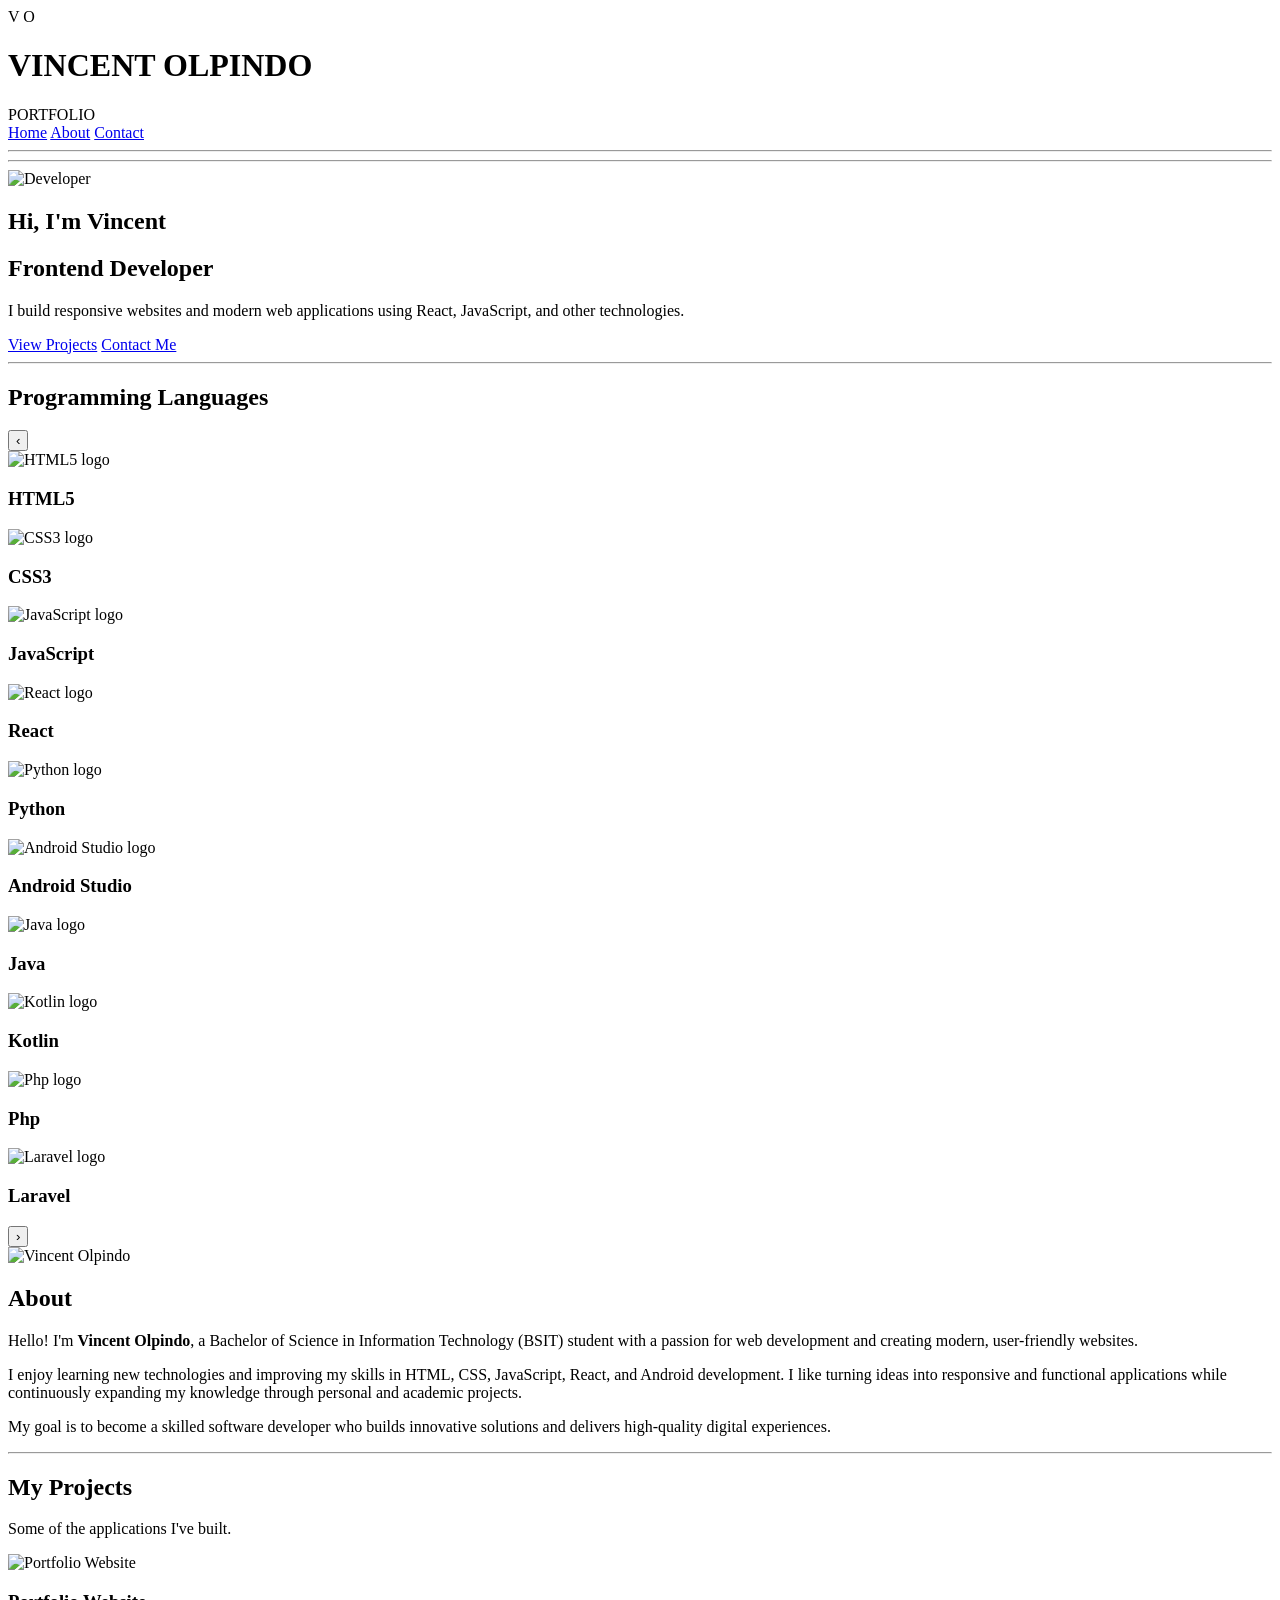
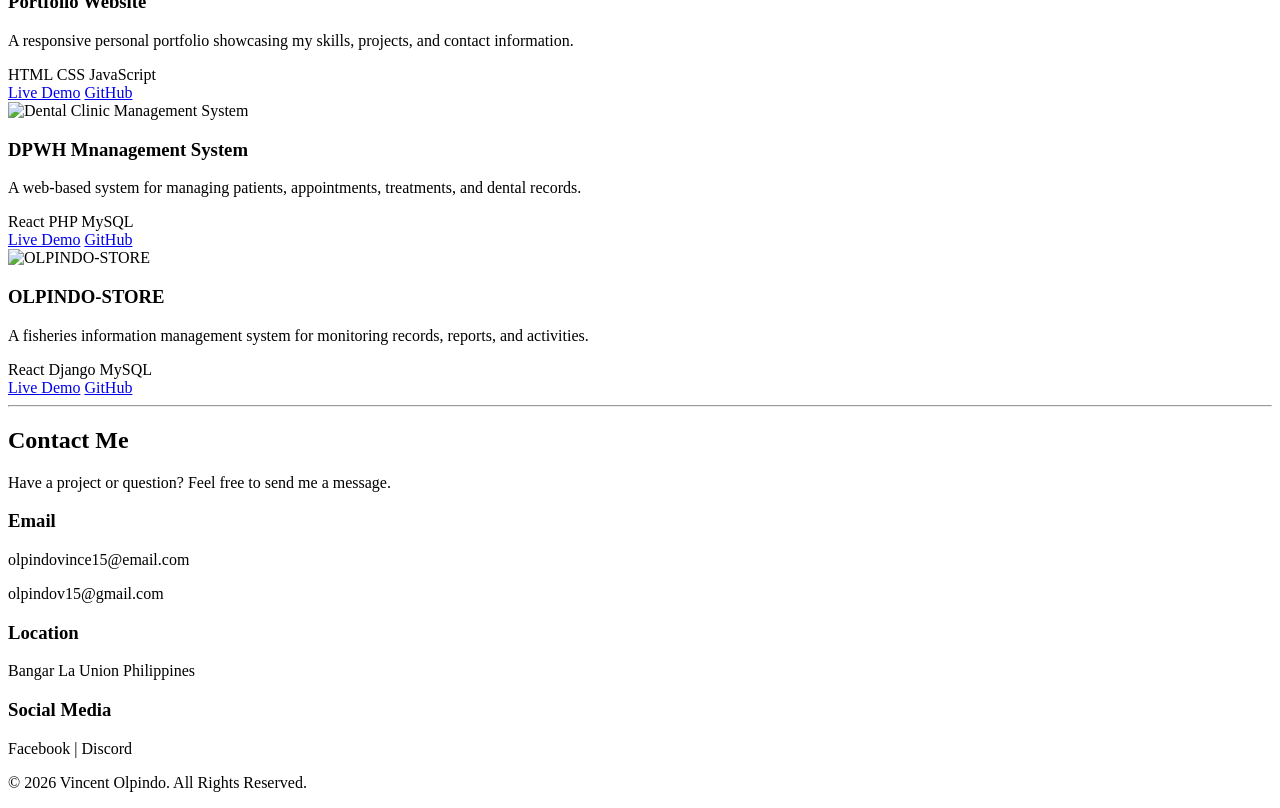
==== page/index.html @ b1e8308c "intial commit" ====
<!DOCTYPE html>
<html lang="en">

<head>
  <meta charset="UTF-8">
  <meta name="viewport" content="width=device-width, initial-scale=1.0">
  <title>My Portfolio</title>
  <link rel="stylesheet" href="../css/style.css">

</head>

<body>
  <header>
    <!-- logo -->
    <div class="logo-container">
      <div class="logo">
        <span class="v">V</span>
        <span class="o">O</span>
      </div>

      <h1>
        <span class="white">VINCENT</span>
        <span class="blue">OLPINDO</span>
      </h1>
      <div class="line">
        <div class="portfolio-title">PORTFOLIO</div>
      </div>

    </div>
    <nav>
      <a href="#home">Home</a>
      <a href="#about">About</a>
      <a href="#contact">Contact</a>
    </nav>
  </header>

  <hr>




  </section>
  <hr class="section-divider">

  <!-- home -->
  <!-- hero section -->
  <section class="hero" id="home">
    <div class=" hero-image">
      <div class="profile-ring">
        <img src="../img/IMG_4331.png" alt="Developer">
      </div>
    </div>
    <div class="hero-text">
      <h1>Hi, I'm Vincent</h1>
      <h2>Frontend Developer</h2>
      <p>
        I build responsive websites and modern web applications
        using React, JavaScript, and other technologies.
      </p>

      <a href="#projects" class="btn">View Projects</a>
      <a href="#contact" class="btn outline">Contact Me</a>
    </div>


  </section>

  <hr>
  <!-- hero section with image card of programming language -->

  <section class="programming-language-icons" id="programming-language-icons">
    <div class="section-header">
      <h2>Programming Languages</h2>
    </div>

    <div class="skills-wrapper">

      <!-- Left Navigation Button -->
      <button class="arrow-btn arrow-btn--left" aria-label="Previous skills">
        &#8249;
      </button>

      <!-- Skills Container -->
      <div class="programming-language-icons-container" id="skillsContainer">

        <article class="skill-card skill-card--html">
          <img src="../img/html.png" alt="HTML5 logo" class="skill-card__image">
          <h3 class="skill-card__title">HTML5</h3>
        </article>

        <article class="skill-card skill-card--css">
          <img src="../img/css3.png" alt="CSS3 logo" class="skill-card__image">
          <h3 class="skill-card__title">CSS3</h3>
        </article>

        <article class="skill-card skill-card--js">
          <img src="../img/javascript.png" alt="JavaScript logo" class="skill-card__image">
          <h3 class="skill-card__title">JavaScript</h3>
        </article>

        <article class="skill-card skill-card--react">
          <img src="../img/react.png" alt="React logo" class="skill-card__image">
          <h3 class="skill-card__title">React</h3>
        </article>

        <article class="skill-card skill-card--python">
          <img src="../img/python.png" alt="Python logo" class="skill-card__image">
          <h3 class="skill-card__title">Python</h3>
        </article>

        <article class="skill-card skill-card--android">
          <img src="../img/androidstudio.png" alt="Android Studio logo" class="skill-card__image">
          <h3 class="skill-card__title">Android Studio</h3>
        </article>

        <article class="skill-card skill-card--java">
          <img src="../img/java.png" alt="Java logo" class="skill-card__image">
          <h3 class="skill-card__title">Java</h3>
        </article>

        <article class="skill-card skill-card--kotlin">
          <img src="../img/kotlin.png" alt="Kotlin logo" class="skill-card__image">
          <h3 class="skill-card__title">Kotlin</h3>
        </article>

        <article class="skill-card skill-card--php">
          <img src="../img/php.png" alt="Php logo" class="skill-card__image">
          <h3 class="skill-card__title">Php</h3>
        </article>

        <article class="skill-card skill-card--laravel">
          <img src="../img/laravel.png" alt="Laravel logo" class="skill-card__image">
          <h3 class="skill-card__title">Laravel</h3>
        </article>

      </div>

      <!-- Right Navigation Button -->
      <button class="arrow-btn arrow-btn--right" aria-label="Next skills">
        &#8250;
      </button>

      <script src="../js/caurosel.js"></script>

    </div>

  </section>


  <!-- about me -->
  <section id="about">
    <img src="../img/IMG_4331.png" alt="Vincent Olpindo" class="about-image">
    <h1>About</h1>
    <p>
      Hello! I'm <strong>Vincent Olpindo</strong>, a Bachelor of Science in
      Information Technology (BSIT) student with a passion for web
      development and creating modern, user-friendly websites.
    </p>

    <p>
      I enjoy learning new technologies and improving my skills in
      HTML, CSS, JavaScript, React, and Android development. I like
      turning ideas into responsive and functional applications while
      continuously expanding my knowledge through personal and academic
      projects.
    </p>

    <p>
      My goal is to become a skilled software developer who builds
      innovative solutions and delivers high-quality digital experiences.
    </p>


  </section>

  <hr class="section-divider">

  <!-- projects -->
  <section id="projects">
    <div class="section-title">
      <h2>My Projects</h2>
      <p>Some of the applications I've built.</p>
    </div>

    <div class="projects-container">

      <!-- Project 1 -->
      <div class="project-card">
        <img src="../img/portfolio.png" alt="Portfolio Website">


        <div class="project-content">
          <h3>Portfolio Website</h3>
          <p>A responsive personal portfolio showcasing my skills, projects, and contact information.</p>

          <div class="tech-stack">
            <span>HTML</span>
            <span>CSS</span>
            <span>JavaScript</span>
          </div>

          <div class="buttons">
            <a href="http://localhost:8080/PROTFOLIO/page/index.html">Live Demo</a>
            <a href="#">GitHub</a>
          </div>
        </div>
      </div>

      <!-- Project 2 -->
      <div class="project-card">
        <img src="../img/DPWH.png" alt="Dental Clinic Management System">

        <div class="project-content">
          <h3>DPWH Mnanagement System</h3>
          <p>A web-based system for managing patients, appointments, treatments, and dental records.</p>

          <div class="tech-stack">
            <span>React</span>
            <span>PHP</span>
            <span>MySQL</span>
          </div>

          <div class="buttons">
            <a href="http://localhost:5173/">Live Demo</a>
            <a href="#">GitHub</a>
          </div>
        </div>
      </div>

      <!-- Project 3 -->
      <div class="project-card">
        <img src="../img/OLPINDO-STORE.png" alt="OLPINDO-STORE">

        <div class="project-content">
          <h3>OLPINDO-STORE</h3>
          <p>A fisheries information management system for monitoring records, reports, and activities.</p>

          <div class="tech-stack">
            <span>React</span>
            <span>Django</span>
            <span>MySQL</span>
          </div>

          <div class="buttons">
            <a href="http://localhost:5173/">Live Demo</a>
            <a href="https://github.com/olpindovince15-byte/OLPINDO-STORE">GitHub</a>
          </div>
        </div>
      </div>

    </div>
  </section>

  <hr>

  <!-- contact -->
  <section id="contact" class="contact">

    <div class="contact-container">

      <div class="contact-header">
        <h2>Contact Me</h2>
        <p>
          Have a project or question? Feel free to send me a message.
        </p>
      </div>


      <div class="contact-content">

        <!-- Contact Information -->
        <div class="contact-info">

          <div class="contact-card">
            <h3>Email</h3>
            <p>olpindovince15@email.com</p>
            <p>olpindov15@gmail.com</p>
          </div>

          <div class="contact-card">
            <h3>Location</h3>
            <p>Bangar La Union Philippines</p>
          </div>

          <div class="contact-card">
            <h3>Social Media</h3>
            <p>
              Facebook | Discord
            </p>
          </div>

        </div>




      </div>

    </div>

  </section>



  <footer>
    <p>
      © 2026 Vincent Olpindo. All Rights Reserved.
    </p>
    <script src="../js/footer.js"></script>
  </footer>


</body>

</html>
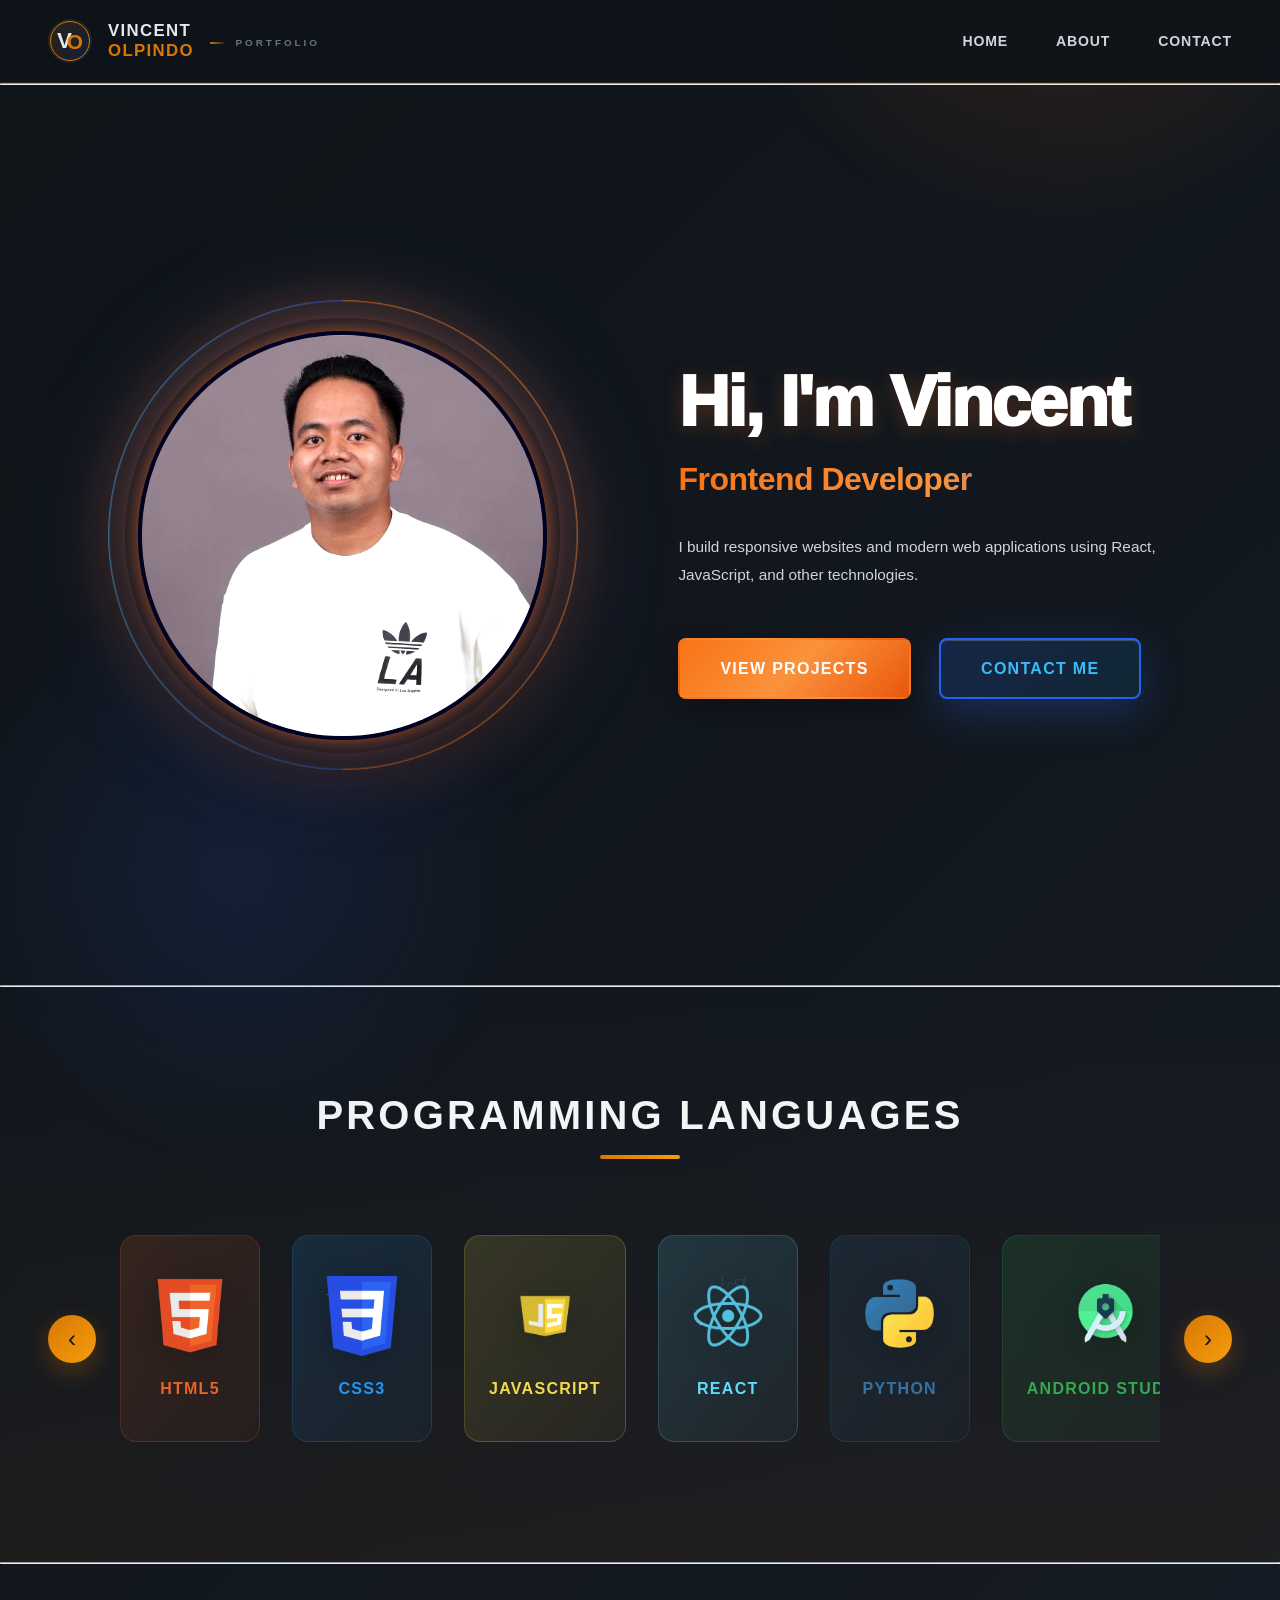
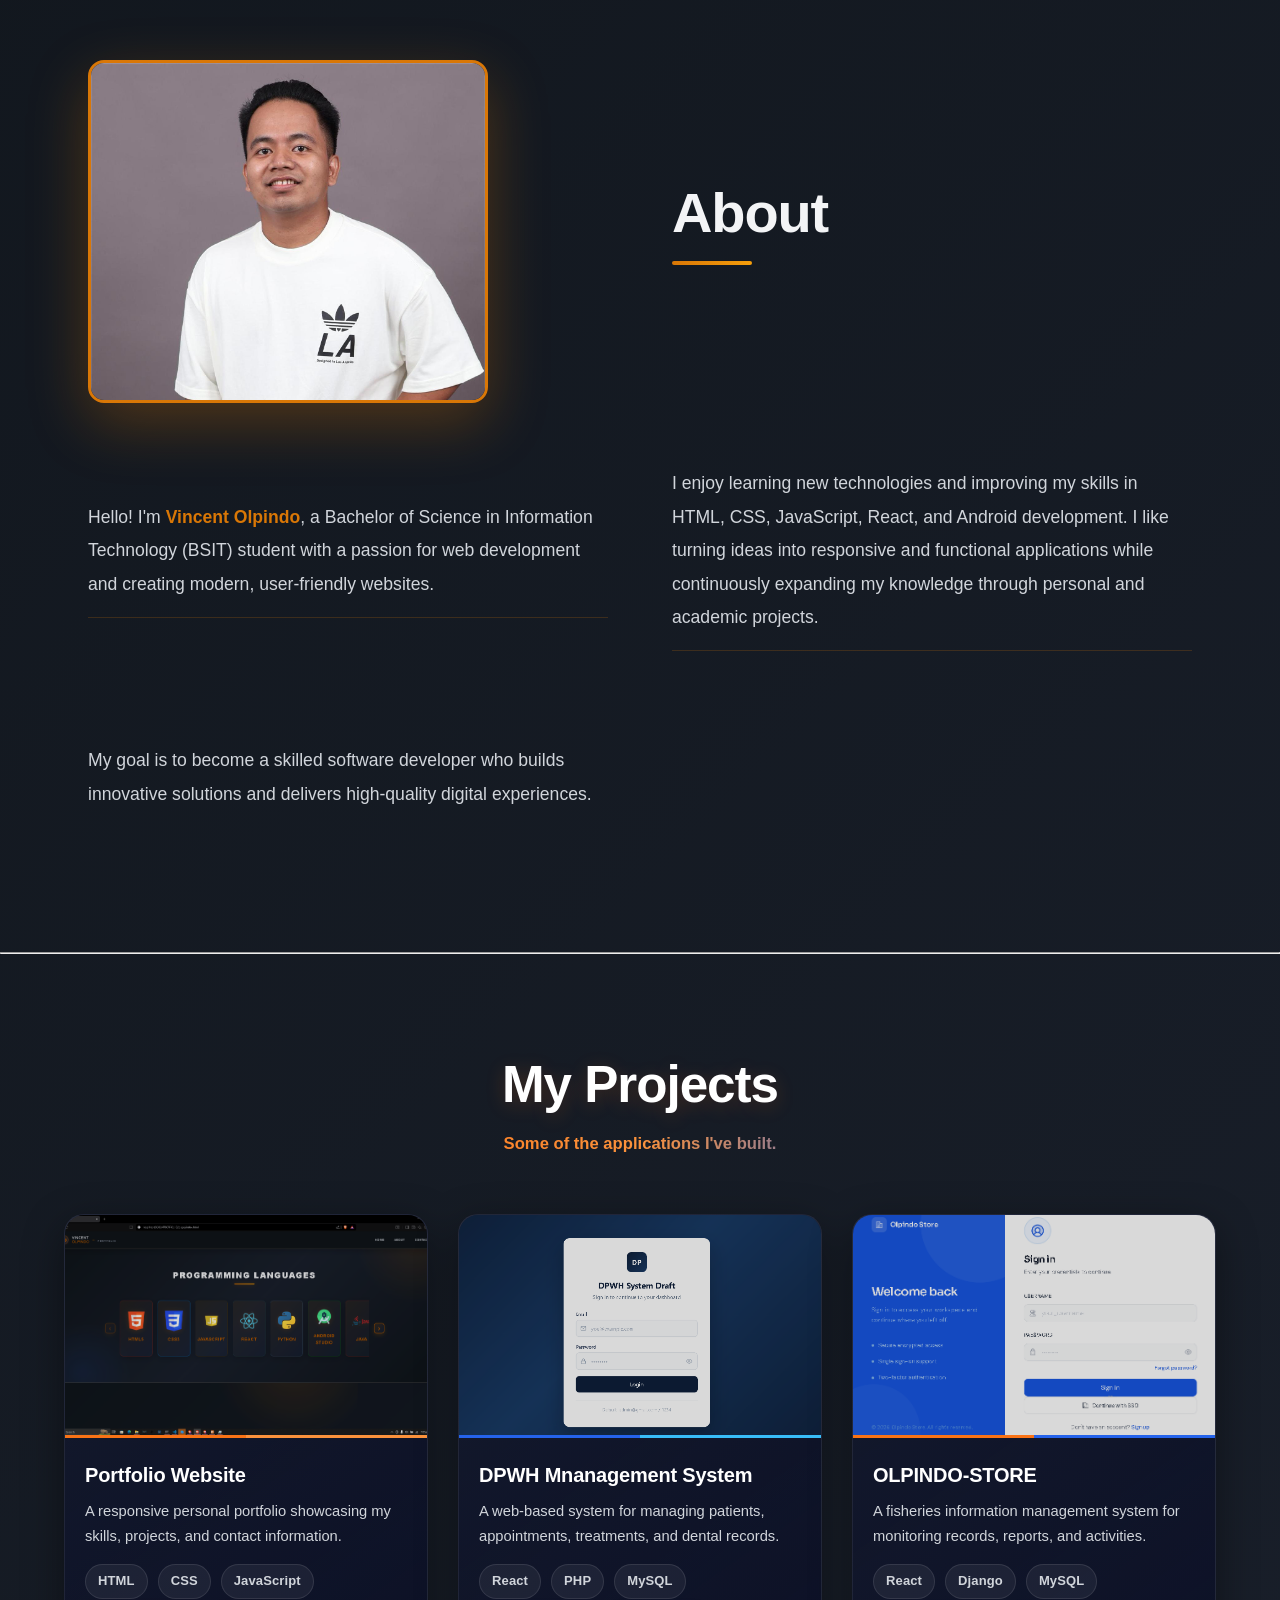
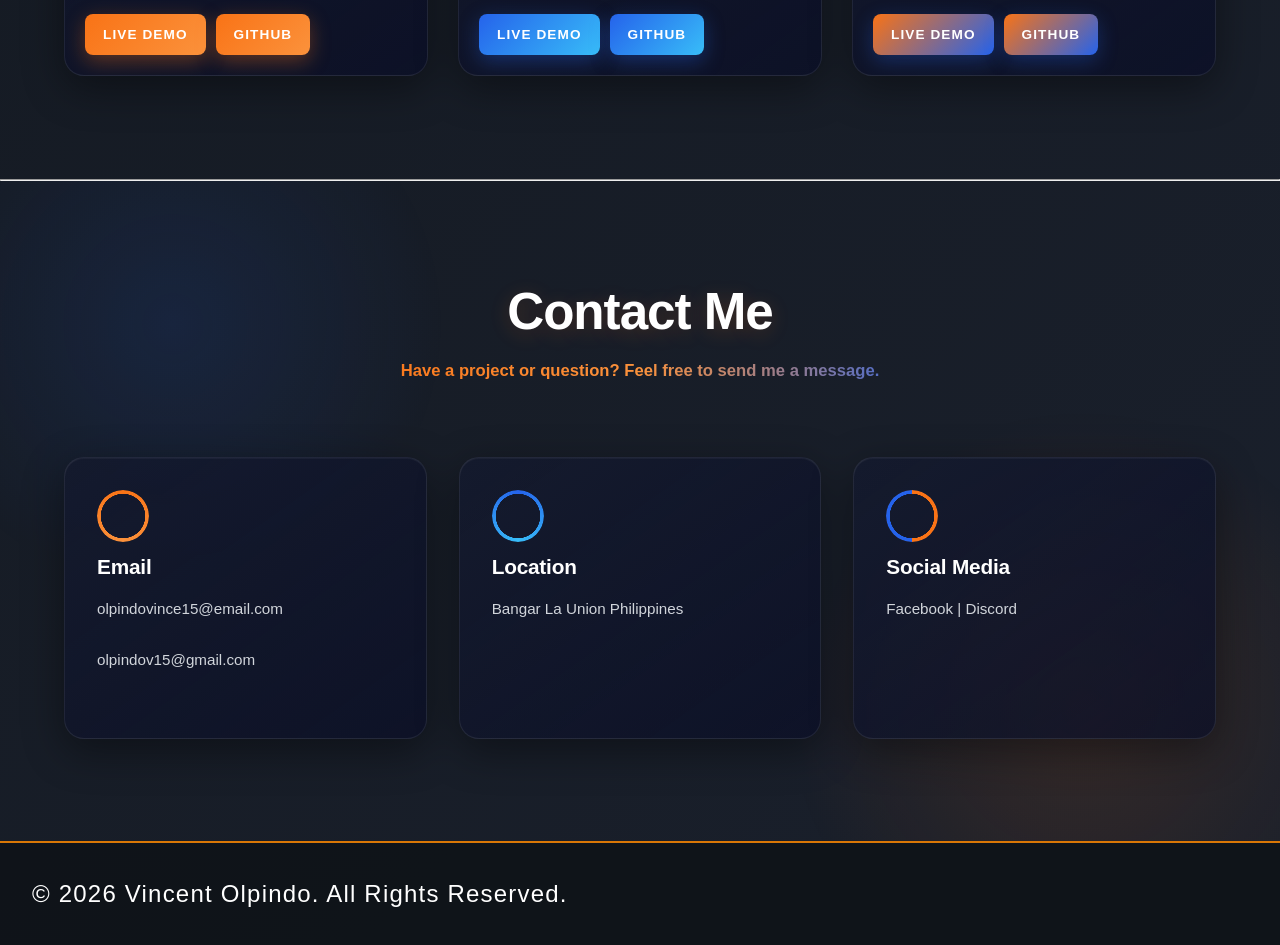
==== commit 89fb474a: "initial commit" ====
--- a/page/index.html
+++ b/page/index.html
@@ -4,8 +4,10 @@
 <head>
   <meta charset="UTF-8">
   <meta name="viewport" content="width=device-width, initial-scale=1.0">
+  <link rel="icon" href="../img/logo.png" type="image/x-icon">
   <title>My Portfolio</title>
   <link rel="stylesheet" href="../css/style.css">
+  <script src="../js/script.js"></script>
 
 </head>
 
@@ -17,7 +19,6 @@
         <span class="v">V</span>
         <span class="o">O</span>
       </div>
-
       <h1>
         <span class="white">VINCENT</span>
         <span class="blue">OLPINDO</span>
@@ -25,21 +26,16 @@
       <div class="line">
         <div class="portfolio-title">PORTFOLIO</div>
       </div>
-
     </div>
     <nav>
-      <a href="#home">Home</a>
-      <a href="#about">About</a>
-      <a href="#contact">Contact</a>
+      <a href="#" onclick="scrollToHome(event)">Home</a>
+      <a href="#" onclick="scrollToAbout(event)">About</a>
+      <a href="#" onclick="scrollToContact(event)">Contact</a>
     </nav>
+    <!-- script -->
+    <script src="../js/header_url.js"></script>
   </header>
 
-  <hr>
-
-
-
-
-  </section>
   <hr class="section-divider">
 
   <!-- home -->
@@ -57,17 +53,17 @@
         I build responsive websites and modern web applications
         using React, JavaScript, and other technologies.
       </p>
-
-      <a href="#projects" class="btn">View Projects</a>
-      <a href="#contact" class="btn outline">Contact Me</a>
-    </div>
-
-
-  </section>
-
-  <hr>
+      <a href="#" class="btn" onclick="scrollToProjects(event)">View Projects</a>
+      <a href="#" class="btn outline" onclick="scrollToContact(event)">Contact Me</a>
+      <!-- script -->
+      <script src="../js/herosection_url.js"></script>
+
+    </div>
+  </section>
+
+  <hr class="section-divider">
+
   <!-- hero section with image card of programming language -->
-
   <section class="programming-language-icons" id="programming-language-icons">
     <div class="section-header">
       <h2>Programming Languages</h2>
@@ -132,7 +128,6 @@
           <img src="../img/laravel.png" alt="Laravel logo" class="skill-card__image">
           <h3 class="skill-card__title">Laravel</h3>
         </article>
-
       </div>
 
       <!-- Right Navigation Button -->
@@ -140,12 +135,11 @@
         &#8250;
       </button>
 
-      <script src="../js/caurosel.js"></script>
-
-    </div>
-
-  </section>
-
+
+    </div>
+    <script src="../js/caurosel.js"></script>
+  </section>
+  <hr class="section-divider">
 
   <!-- about me -->
   <section id="about">
@@ -201,7 +195,7 @@
 
           <div class="buttons">
             <a href="http://localhost:8080/PROTFOLIO/page/index.html">Live Demo</a>
-            <a href="#">GitHub</a>
+            <a href="https://github.com/olpindovince15-byte/Portfolio.git">GitHub</a>
           </div>
         </div>
       </div>
@@ -247,7 +241,6 @@
           </div>
         </div>
       </div>
-
     </div>
   </section>
 
@@ -290,14 +283,8 @@
           </div>
 
         </div>
-
-
-
-
-      </div>
-
-    </div>
-
+      </div>
+    </div>
   </section>
 
 
--- a/css/style.css
+++ b/css/style.css
@@ -0,0 +1,16 @@
+@import url("../css/pagelayoutdesign/herosection.css");
+@import url("../css/pagelayoutdesign/header.css");
+@import url("../css/pagelayoutdesign/footer.css");
+@import url("../css/pagelayoutdesign/programming-language-icons.css");
+@import url("../css/pagelayoutdesign/cotancts.css");
+@import url("../css/pagelayoutdesign/about.css");
+@import url("../css/pagelayoutdesign/project.css");
+
+/* Global styles */
+body {
+  margin: 0;
+  font-family: Arial, sans-serif;
+}
+html {
+  scroll-behavior: smooth;
+}
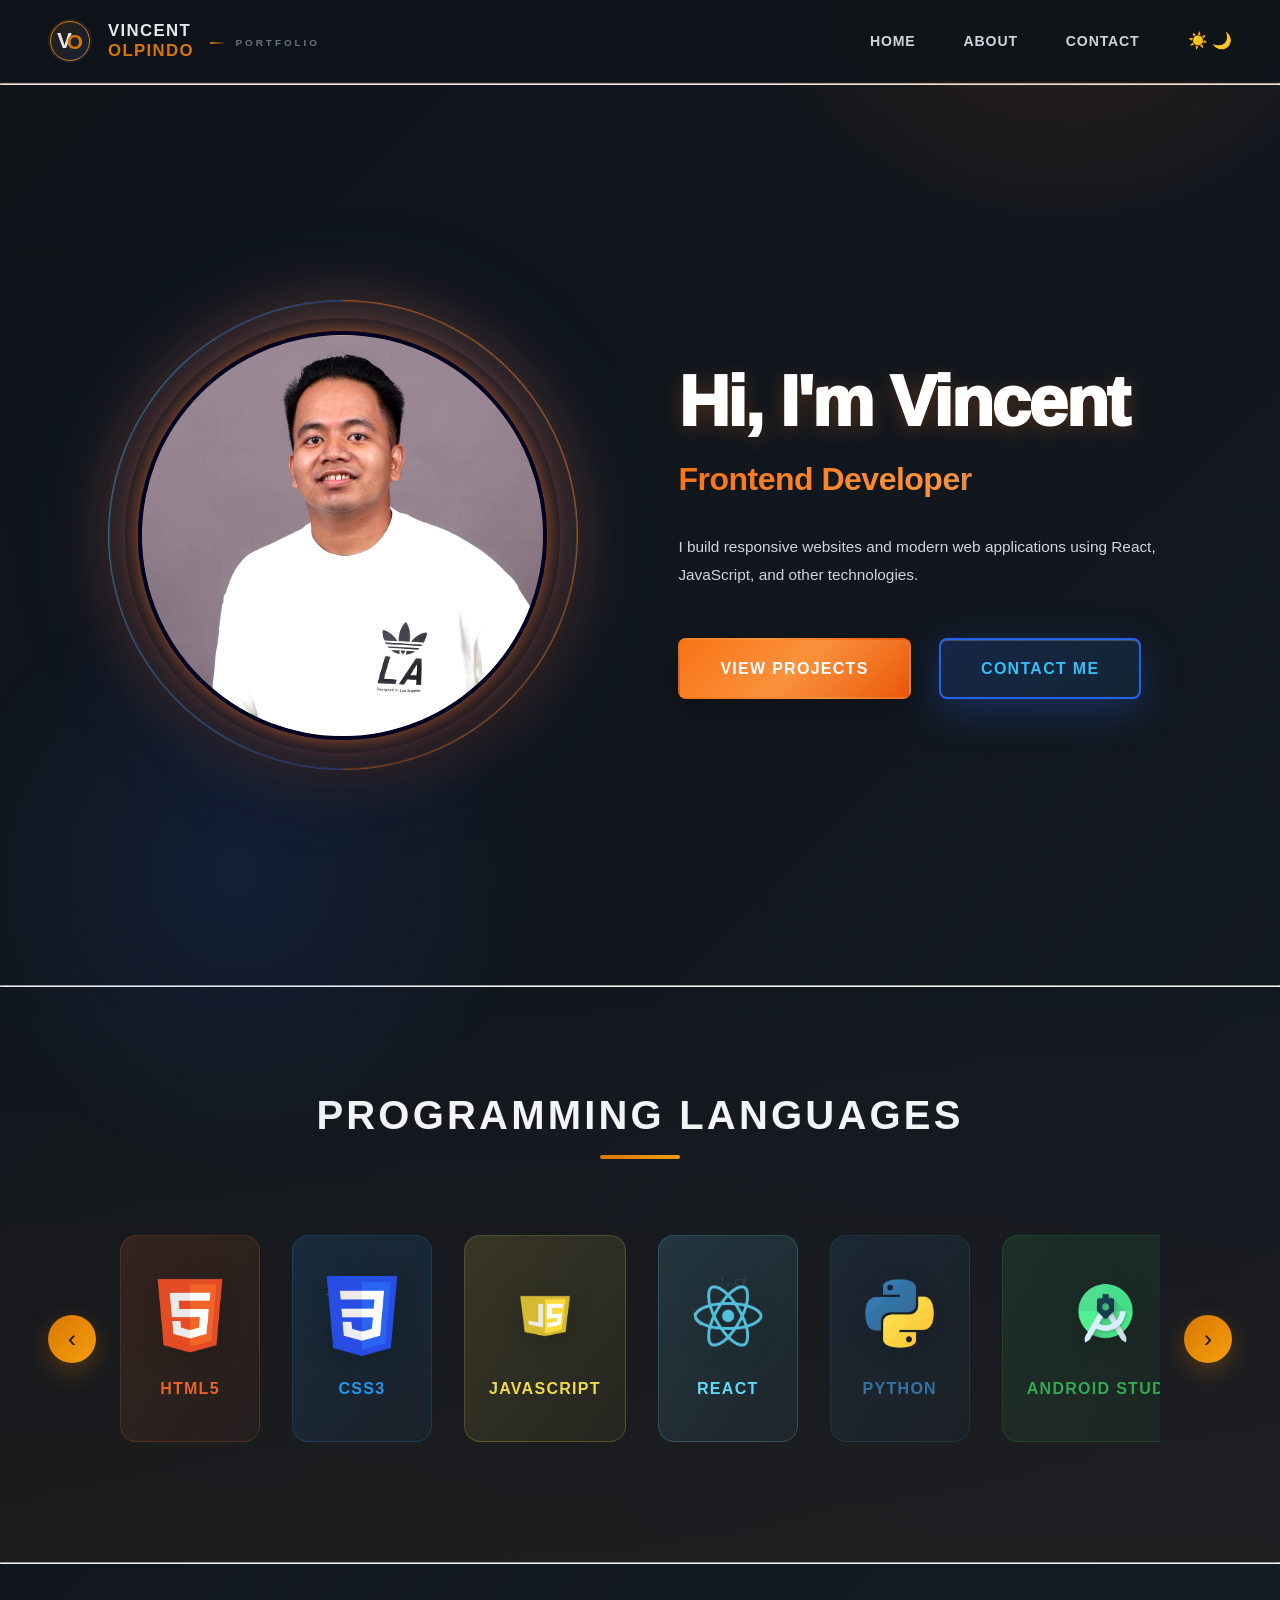
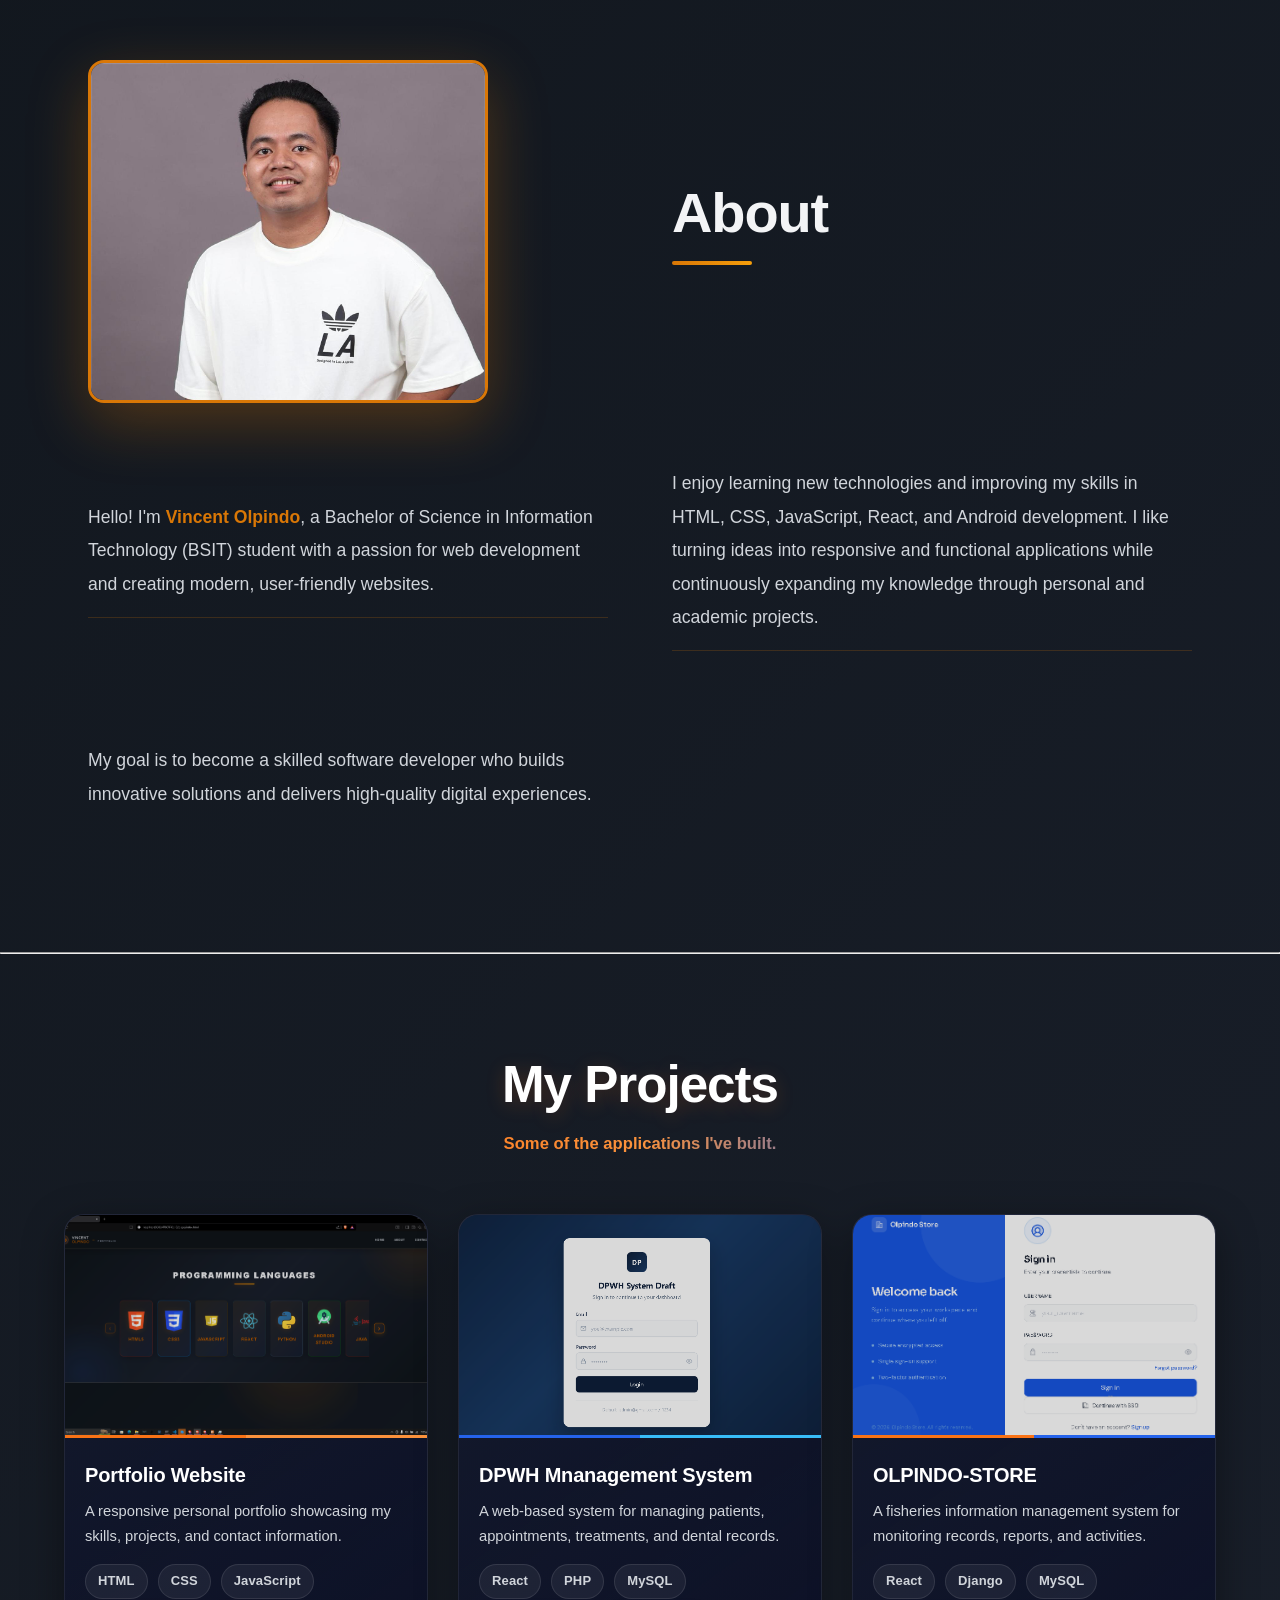
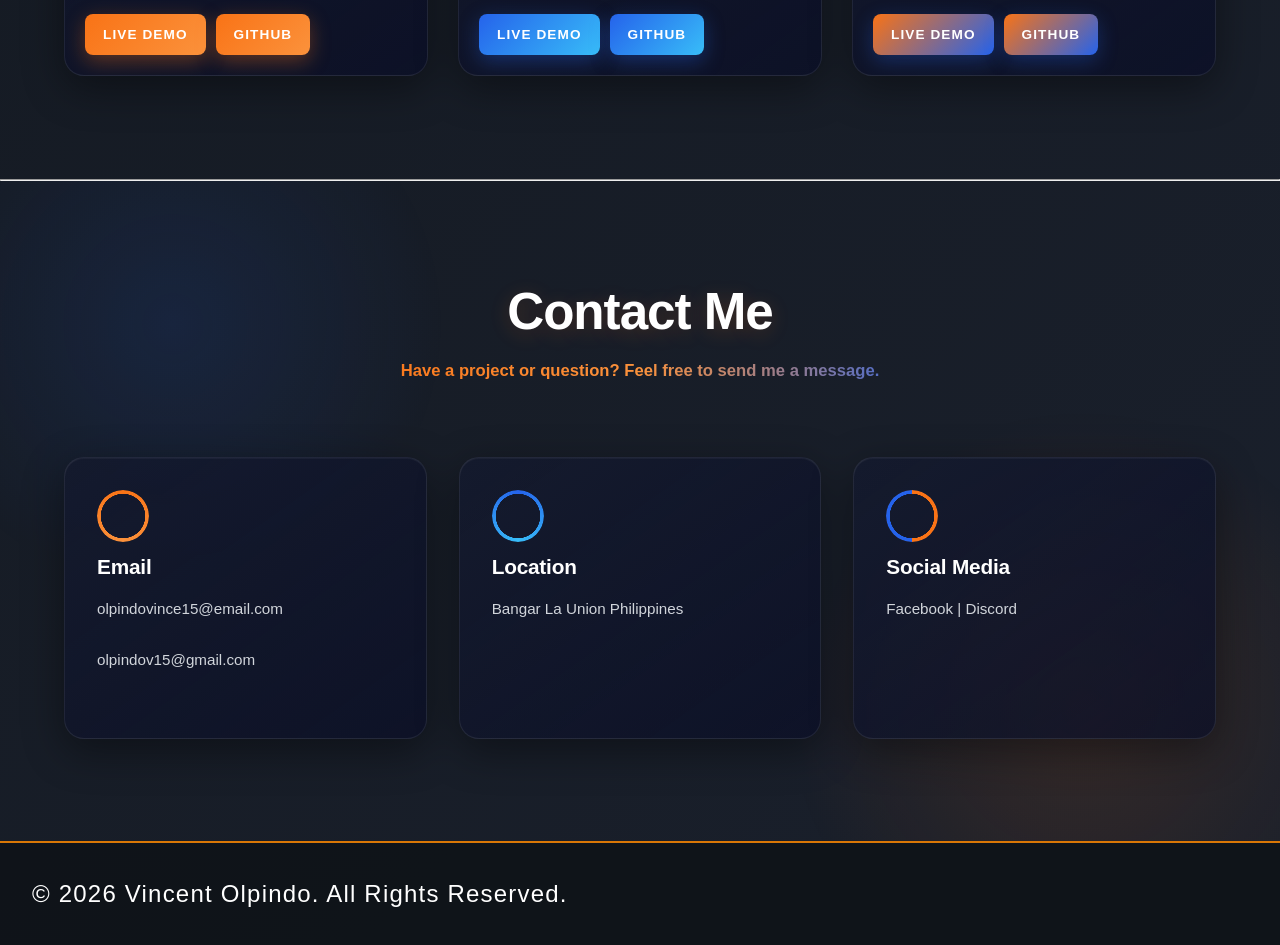
==== commit dc69a256: "Initial Commit 1" ====
--- a/page/index.html
+++ b/page/index.html
@@ -1,302 +1,311 @@
-<!DOCTYPE html>
-<html lang="en">
-
-<head>
-  <meta charset="UTF-8">
-  <meta name="viewport" content="width=device-width, initial-scale=1.0">
-  <link rel="icon" href="../img/logo.png" type="image/x-icon">
-  <title>My Portfolio</title>
-  <link rel="stylesheet" href="../css/style.css">
-  <script src="../js/script.js"></script>
-
-</head>
-
-<body>
-  <header>
-    <!-- logo -->
-    <div class="logo-container">
-      <div class="logo">
-        <span class="v">V</span>
-        <span class="o">O</span>
-      </div>
-      <h1>
-        <span class="white">VINCENT</span>
-        <span class="blue">OLPINDO</span>
-      </h1>
-      <div class="line">
-        <div class="portfolio-title">PORTFOLIO</div>
-      </div>
-    </div>
-    <nav>
-      <a href="#" onclick="scrollToHome(event)">Home</a>
-      <a href="#" onclick="scrollToAbout(event)">About</a>
-      <a href="#" onclick="scrollToContact(event)">Contact</a>
-    </nav>
-    <!-- script -->
-    <script src="../js/header_url.js"></script>
-  </header>
-
-  <hr class="section-divider">
-
-  <!-- home -->
-  <!-- hero section -->
-  <section class="hero" id="home">
-    <div class=" hero-image">
-      <div class="profile-ring">
-        <img src="../img/IMG_4331.png" alt="Developer">
-      </div>
-    </div>
-    <div class="hero-text">
-      <h1>Hi, I'm Vincent</h1>
-      <h2>Frontend Developer</h2>
-      <p>
-        I build responsive websites and modern web applications
-        using React, JavaScript, and other technologies.
-      </p>
-      <a href="#" class="btn" onclick="scrollToProjects(event)">View Projects</a>
-      <a href="#" class="btn outline" onclick="scrollToContact(event)">Contact Me</a>
-      <!-- script -->
-      <script src="../js/herosection_url.js"></script>
-
-    </div>
-  </section>
-
-  <hr class="section-divider">
-
-  <!-- hero section with image card of programming language -->
-  <section class="programming-language-icons" id="programming-language-icons">
-    <div class="section-header">
-      <h2>Programming Languages</h2>
-    </div>
-
-    <div class="skills-wrapper">
-
-      <!-- Left Navigation Button -->
-      <button class="arrow-btn arrow-btn--left" aria-label="Previous skills">
-        &#8249;
-      </button>
-
-      <!-- Skills Container -->
-      <div class="programming-language-icons-container" id="skillsContainer">
-
-        <article class="skill-card skill-card--html">
-          <img src="../img/html.png" alt="HTML5 logo" class="skill-card__image">
-          <h3 class="skill-card__title">HTML5</h3>
-        </article>
-
-        <article class="skill-card skill-card--css">
-          <img src="../img/css3.png" alt="CSS3 logo" class="skill-card__image">
-          <h3 class="skill-card__title">CSS3</h3>
-        </article>
-
-        <article class="skill-card skill-card--js">
-          <img src="../img/javascript.png" alt="JavaScript logo" class="skill-card__image">
-          <h3 class="skill-card__title">JavaScript</h3>
-        </article>
-
-        <article class="skill-card skill-card--react">
-          <img src="../img/react.png" alt="React logo" class="skill-card__image">
-          <h3 class="skill-card__title">React</h3>
-        </article>
-
-        <article class="skill-card skill-card--python">
-          <img src="../img/python.png" alt="Python logo" class="skill-card__image">
-          <h3 class="skill-card__title">Python</h3>
-        </article>
-
-        <article class="skill-card skill-card--android">
-          <img src="../img/androidstudio.png" alt="Android Studio logo" class="skill-card__image">
-          <h3 class="skill-card__title">Android Studio</h3>
-        </article>
-
-        <article class="skill-card skill-card--java">
-          <img src="../img/java.png" alt="Java logo" class="skill-card__image">
-          <h3 class="skill-card__title">Java</h3>
-        </article>
-
-        <article class="skill-card skill-card--kotlin">
-          <img src="../img/kotlin.png" alt="Kotlin logo" class="skill-card__image">
-          <h3 class="skill-card__title">Kotlin</h3>
-        </article>
-
-        <article class="skill-card skill-card--php">
-          <img src="../img/php.png" alt="Php logo" class="skill-card__image">
-          <h3 class="skill-card__title">Php</h3>
-        </article>
-
-        <article class="skill-card skill-card--laravel">
-          <img src="../img/laravel.png" alt="Laravel logo" class="skill-card__image">
-          <h3 class="skill-card__title">Laravel</h3>
-        </article>
-      </div>
-
-      <!-- Right Navigation Button -->
-      <button class="arrow-btn arrow-btn--right" aria-label="Next skills">
-        &#8250;
-      </button>
-
-
-    </div>
-    <script src="../js/caurosel.js"></script>
-  </section>
-  <hr class="section-divider">
-
-  <!-- about me -->
-  <section id="about">
-    <img src="../img/IMG_4331.png" alt="Vincent Olpindo" class="about-image">
-    <h1>About</h1>
-    <p>
-      Hello! I'm <strong>Vincent Olpindo</strong>, a Bachelor of Science in
-      Information Technology (BSIT) student with a passion for web
-      development and creating modern, user-friendly websites.
-    </p>
-
-    <p>
-      I enjoy learning new technologies and improving my skills in
-      HTML, CSS, JavaScript, React, and Android development. I like
-      turning ideas into responsive and functional applications while
-      continuously expanding my knowledge through personal and academic
-      projects.
-    </p>
-
-    <p>
-      My goal is to become a skilled software developer who builds
-      innovative solutions and delivers high-quality digital experiences.
-    </p>
-
-
-  </section>
-
-  <hr class="section-divider">
-
-  <!-- projects -->
-  <section id="projects">
-    <div class="section-title">
-      <h2>My Projects</h2>
-      <p>Some of the applications I've built.</p>
-    </div>
-
-    <div class="projects-container">
-
-      <!-- Project 1 -->
-      <div class="project-card">
-        <img src="../img/portfolio.png" alt="Portfolio Website">
-
-
-        <div class="project-content">
-          <h3>Portfolio Website</h3>
-          <p>A responsive personal portfolio showcasing my skills, projects, and contact information.</p>
-
-          <div class="tech-stack">
-            <span>HTML</span>
-            <span>CSS</span>
-            <span>JavaScript</span>
-          </div>
-
-          <div class="buttons">
-            <a href="http://localhost:8080/PROTFOLIO/page/index.html">Live Demo</a>
-            <a href="https://github.com/olpindovince15-byte/Portfolio.git">GitHub</a>
-          </div>
-        </div>
-      </div>
-
-      <!-- Project 2 -->
-      <div class="project-card">
-        <img src="../img/DPWH.png" alt="Dental Clinic Management System">
-
-        <div class="project-content">
-          <h3>DPWH Mnanagement System</h3>
-          <p>A web-based system for managing patients, appointments, treatments, and dental records.</p>
-
-          <div class="tech-stack">
-            <span>React</span>
-            <span>PHP</span>
-            <span>MySQL</span>
-          </div>
-
-          <div class="buttons">
-            <a href="http://localhost:5173/">Live Demo</a>
-            <a href="#">GitHub</a>
-          </div>
-        </div>
-      </div>
-
-      <!-- Project 3 -->
-      <div class="project-card">
-        <img src="../img/OLPINDO-STORE.png" alt="OLPINDO-STORE">
-
-        <div class="project-content">
-          <h3>OLPINDO-STORE</h3>
-          <p>A fisheries information management system for monitoring records, reports, and activities.</p>
-
-          <div class="tech-stack">
-            <span>React</span>
-            <span>Django</span>
-            <span>MySQL</span>
-          </div>
-
-          <div class="buttons">
-            <a href="http://localhost:5173/">Live Demo</a>
-            <a href="https://github.com/olpindovince15-byte/OLPINDO-STORE">GitHub</a>
-          </div>
-        </div>
-      </div>
-    </div>
-  </section>
-
-  <hr>
-
-  <!-- contact -->
-  <section id="contact" class="contact">
-
-    <div class="contact-container">
-
-      <div class="contact-header">
-        <h2>Contact Me</h2>
-        <p>
-          Have a project or question? Feel free to send me a message.
-        </p>
-      </div>
-
-
-      <div class="contact-content">
-
-        <!-- Contact Information -->
-        <div class="contact-info">
-
-          <div class="contact-card">
-            <h3>Email</h3>
-            <p>olpindovince15@email.com</p>
-            <p>olpindov15@gmail.com</p>
-          </div>
-
-          <div class="contact-card">
-            <h3>Location</h3>
-            <p>Bangar La Union Philippines</p>
-          </div>
-
-          <div class="contact-card">
-            <h3>Social Media</h3>
-            <p>
-              Facebook | Discord
-            </p>
-          </div>
-
-        </div>
-      </div>
-    </div>
-  </section>
-
-
-
-  <footer>
-    <p>
-      © 2026 Vincent Olpindo. All Rights Reserved.
-    </p>
-    <script src="../js/footer.js"></script>
-  </footer>
-
-
-</body>
-
+<!DOCTYPE html>
+<html lang="en">
+
+<head>
+  <meta charset="UTF-8">
+  <meta name="viewport" content="width=device-width, initial-scale=1.0">
+  <link rel="icon" href="../img/logo.png" type="image/x-icon">
+  <title>My Portfolio</title>
+  <link rel="stylesheet" href="../css/style.css">
+
+
+</head>
+
+<body>
+  <header>
+    <!-- logo -->
+    <div class="logo-container">
+      <div class="logo">
+        <span class="v">V</span>
+        <span class="o">O</span>
+      </div>
+      <h1>
+        <span class="white">VINCENT</span>
+        <span class="blue">OLPINDO</span>
+      </h1>
+      <div class="line">
+        <div class="portfolio-title">PORTFOLIO</div>
+      </div>
+    </div>
+    <nav>
+      <a href="#" onclick="scrollToHome(event)">Home</a>
+      <a href="#" onclick="scrollToAbout(event)">About</a>
+      <a href="#" onclick="scrollToContact(event)">Contact</a>
+
+      <div class="theme-tonggle">
+        <span class="theme-toggle" id="theme-toggle">
+          <span class="sun">☀️</span>
+          <span class="moon">🌙</span>
+          <span class="toggle-circle"></span>
+        </span>
+        <script src="../js/dark_And_ligth_mode.js"></script>
+      </div>
+    </nav>
+    <!-- script -->
+    <script src="../js/header_url.js"></script>
+  </header>
+
+  <hr class="section-divider">
+
+  <!-- home -->
+  <!-- hero section -->
+  <section class="hero" id="home">
+    <div class=" hero-image">
+      <div class="profile-ring">
+        <img src="../img/IMG_4331.png" alt="Developer">
+      </div>
+    </div>
+    <div class="hero-text">
+      <h1>Hi, I'm Vincent</h1>
+      <h2>Frontend Developer</h2>
+      <p>
+        I build responsive websites and modern web applications
+        using React, JavaScript, and other technologies.
+      </p>
+      <a href="#" class="btn" onclick="scrollToProjects(event)">View Projects</a>
+      <a href="#" class="btn outline" onclick="scrollToContact(event)">Contact Me</a>
+      <!-- script -->
+      <script src="../js/herosection_url.js"></script>
+
+    </div>
+  </section>
+
+  <hr class="section-divider">
+
+  <!-- hero section with image card of programming language -->
+  <section class="programming-language-icons" id="programming-language-icons">
+    <div class="section-header">
+      <h2>Programming Languages</h2>
+    </div>
+
+    <div class="skills-wrapper">
+
+      <!-- Left Navigation Button -->
+      <button class="arrow-btn arrow-btn--left" aria-label="Previous skills">
+        &#8249;
+      </button>
+
+      <!-- Skills Container -->
+      <div class="programming-language-icons-container" id="skillsContainer">
+
+        <article class="skill-card skill-card--html">
+          <img src="../img/html.png" alt="HTML5 logo" class="skill-card__image">
+          <h3 class="skill-card__title">HTML5</h3>
+        </article>
+
+        <article class="skill-card skill-card--css">
+          <img src="../img/css3.png" alt="CSS3 logo" class="skill-card__image">
+          <h3 class="skill-card__title">CSS3</h3>
+        </article>
+
+        <article class="skill-card skill-card--js">
+          <img src="../img/javascript.png" alt="JavaScript logo" class="skill-card__image">
+          <h3 class="skill-card__title">JavaScript</h3>
+        </article>
+
+        <article class="skill-card skill-card--react">
+          <img src="../img/react.png" alt="React logo" class="skill-card__image">
+          <h3 class="skill-card__title">React</h3>
+        </article>
+
+        <article class="skill-card skill-card--python">
+          <img src="../img/python.png" alt="Python logo" class="skill-card__image">
+          <h3 class="skill-card__title">Python</h3>
+        </article>
+
+        <article class="skill-card skill-card--android">
+          <img src="../img/androidstudio.png" alt="Android Studio logo" class="skill-card__image">
+          <h3 class="skill-card__title">Android Studio</h3>
+        </article>
+
+        <article class="skill-card skill-card--java">
+          <img src="../img/java.png" alt="Java logo" class="skill-card__image">
+          <h3 class="skill-card__title">Java</h3>
+        </article>
+
+        <article class="skill-card skill-card--kotlin">
+          <img src="../img/kotlin.png" alt="Kotlin logo" class="skill-card__image">
+          <h3 class="skill-card__title">Kotlin</h3>
+        </article>
+
+        <article class="skill-card skill-card--php">
+          <img src="../img/php.png" alt="Php logo" class="skill-card__image">
+          <h3 class="skill-card__title">Php</h3>
+        </article>
+
+        <article class="skill-card skill-card--laravel">
+          <img src="../img/laravel.png" alt="Laravel logo" class="skill-card__image">
+          <h3 class="skill-card__title">Laravel</h3>
+        </article>
+      </div>
+
+      <!-- Right Navigation Button -->
+      <button class="arrow-btn arrow-btn--right" aria-label="Next skills">
+        &#8250;
+      </button>
+
+
+    </div>
+    <script src="../js/caurosel.js"></script>
+  </section>
+  <hr class="section-divider">
+
+  <!-- about me -->
+  <section id="about">
+    <img src="../img/IMG_4331.png" alt="Vincent Olpindo" class="about-image">
+    <h1>About</h1>
+    <p>
+      Hello! I'm <strong>Vincent Olpindo</strong>, a Bachelor of Science in
+      Information Technology (BSIT) student with a passion for web
+      development and creating modern, user-friendly websites.
+    </p>
+
+    <p>
+      I enjoy learning new technologies and improving my skills in
+      HTML, CSS, JavaScript, React, and Android development. I like
+      turning ideas into responsive and functional applications while
+      continuously expanding my knowledge through personal and academic
+      projects.
+    </p>
+
+    <p>
+      My goal is to become a skilled software developer who builds
+      innovative solutions and delivers high-quality digital experiences.
+    </p>
+
+
+  </section>
+
+  <hr class="section-divider">
+
+  <!-- projects -->
+  <section id="projects">
+    <div class="section-title">
+      <h2>My Projects</h2>
+      <p>Some of the applications I've built.</p>
+    </div>
+
+    <div class="projects-container">
+
+      <!-- Project 1 -->
+      <div class="project-card">
+        <img src="../img/portfolio.png" alt="Portfolio Website">
+
+
+        <div class="project-content">
+          <h3>Portfolio Website</h3>
+          <p>A responsive personal portfolio showcasing my skills, projects, and contact information.</p>
+
+          <div class="tech-stack">
+            <span>HTML</span>
+            <span>CSS</span>
+            <span>JavaScript</span>
+          </div>
+
+          <div class="buttons">
+            <a href="http://localhost:8080/PROTFOLIO/page/index.html">Live Demo</a>
+            <a href="https://github.com/olpindovince15-byte/Portfolio.git">GitHub</a>
+          </div>
+        </div>
+      </div>
+
+      <!-- Project 2 -->
+      <div class="project-card">
+        <img src="../img/DPWH.png" alt="Dental Clinic Management System">
+
+        <div class="project-content">
+          <h3>DPWH Mnanagement System</h3>
+          <p>A web-based system for managing patients, appointments, treatments, and dental records.</p>
+
+          <div class="tech-stack">
+            <span>React</span>
+            <span>PHP</span>
+            <span>MySQL</span>
+          </div>
+
+          <div class="buttons">
+            <a href="http://localhost:5173/">Live Demo</a>
+            <a href="#">GitHub</a>
+          </div>
+        </div>
+      </div>
+
+      <!-- Project 3 -->
+      <div class="project-card">
+        <img src="../img/OLPINDO-STORE.png" alt="OLPINDO-STORE">
+
+        <div class="project-content">
+          <h3>OLPINDO-STORE</h3>
+          <p>A fisheries information management system for monitoring records, reports, and activities.</p>
+
+          <div class="tech-stack">
+            <span>React</span>
+            <span>Django</span>
+            <span>MySQL</span>
+          </div>
+
+          <div class="buttons">
+            <a href="http://localhost:5173/">Live Demo</a>
+            <a href="https://github.com/olpindovince15-byte/OLPINDO-STORE">GitHub</a>
+          </div>
+        </div>
+      </div>
+    </div>
+  </section>
+
+  <hr>
+
+  <!-- contact -->
+  <section id="contact" class="contact">
+
+    <div class="contact-container">
+
+      <div class="contact-header">
+        <h2>Contact Me</h2>
+        <p>
+          Have a project or question? Feel free to send me a message.
+        </p>
+      </div>
+
+
+      <div class="contact-content">
+
+        <!-- Contact Information -->
+        <div class="contact-info">
+
+          <div class="contact-card">
+            <h3>Email</h3>
+            <p>olpindovince15@email.com</p>
+            <p>olpindov15@gmail.com</p>
+          </div>
+
+          <div class="contact-card">
+            <h3>Location</h3>
+            <p>Bangar La Union Philippines</p>
+          </div>
+
+          <div class="contact-card">
+            <h3>Social Media</h3>
+            <p>
+              Facebook | Discord
+            </p>
+          </div>
+
+        </div>
+      </div>
+    </div>
+  </section>
+
+
+
+  <footer>
+    <p>
+      © 2026 Vincent Olpindo. All Rights Reserved.
+    </p>
+    <script src="../js/footer.js"></script>
+  </footer>
+
+
+</body>
+
 </html>
